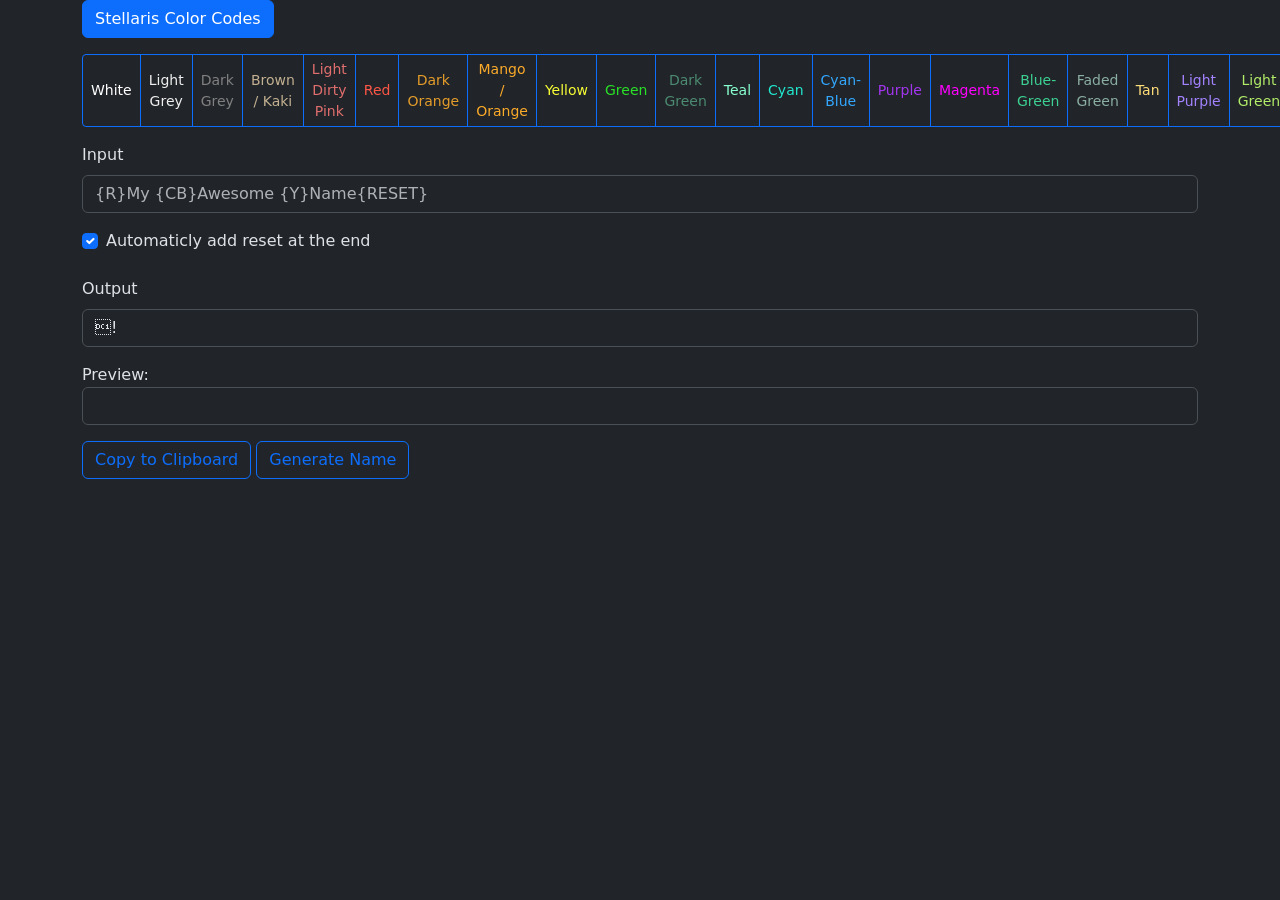
==== index.html @ 9216da46 "Initial commit" ====
<!doctype html>
<html lang="en" data-bs-theme="dark">

<head>
    <meta charset="utf-8">
    <meta name="viewport" content="width=device-width, initial-scale=1">
    <meta name="color-scheme" content="light dark" />
    <link href="https://cdn.jsdelivr.net/npm/bootstrap@5.3.3/dist/css/bootstrap.min.css" rel="stylesheet"
        integrity="sha384-QWTKZyjpPEjISv5WaRU9OFeRpok6YctnYmDr5pNlyT2bRjXh0JMhjY6hW+ALEwIH" crossorigin="anonymous">
    <link href="preview.css" rel="stylesheet">
    <title>Stellaris Color Helper!</title>
</head>

<body>   

    <div class="container">
        <p class="d-inline-flex gap-1">
            <button class="btn btn-primary" type="button" data-bs-toggle="collapse" data-bs-target="#collapseExample"
                aria-expanded="false" aria-controls="collapseExample">
                Stellaris Color Codes
            </button>
        </p>
        <div class="collapse" id="collapseExample">
            <div class="card card-body" id="table-content">
            </div>
            <a href="https://stellaris.paradoxwikis.com/Localisation_modding">Stellaris Color Palette</a>
        </div>
        <form>
            <div class="mb-3">
                <div class="btn-toolbar" role="toolbar">
                    <div role="group" class="btn-group btn-group-sm" id="color-buttons"></div>
                </div>
            </div>
            <div class="mb-3">
                                <label class="form-label" for="input">Input</label>
                <input id="input" type="text" class="form-control" placeholder="{R}My {CB}Awesome {Y}Name{RESET}"></input>
               
            </div>
            <div class="mb-3">
                <div class="form-check">
                    <input checked id="add-reset" type="checkbox" class="form-check-input"></input>
                    <label class="form-label" for="add-reset">Automaticly add reset at the end</label>
                </div>
            </div>
            
            <div class="mb-3">
                <label for="output" class="form-label">Output</label>
                <input id="output" type="text" class="form-control" readonly
                    placeholder="output with color control codes (insert as-is into stellaris)"></input>
                    <small id="length-warning" class="text-capitalize text-warning"></small>
            </div>
            <div class="mb-3">
                <label>Preview:</label>
                <br>
                <div class="preview-box">
                    <span id="preview" class="hide"></span>
                    <span style="font-size: 0;">test</span>
                </div>
                
            </div>
            <button id="copy-to-clipboard" type="button" class="btn btn-outline-primary">Copy to Clipboard</button>
            <button id="generate-name" type="button" class="btn btn-outline-primary">Generate Name</button>
        </form>

        <div id="liveToast" class="toast align-items-center" role="alert" aria-live="assertive" aria-atomic="true">
            <div class="d-flex">
              <div class="toast-body" id="toast-text">                               
              </div>
              <button type="button" class="btn-close me-2 m-auto" data-bs-dismiss="toast" aria-label="Close"></button>
            </div>
          </div>
       
          







    </div>
    <script src="https://cdn.jsdelivr.net/npm/bootstrap@5.3.3/dist/js/bootstrap.bundle.min.js"
        integrity="sha384-YvpcrYf0tY3lHB60NNkmXc5s9fDVZLESaAA55NDzOxhy9GkcIdslK1eN7N6jIeHz"
        crossorigin="anonymous"></script>
    <script src="script.js"></script>
</body>

</html>
---- preview.css ----
.preview-box {
    
display: block;
  user-select: none;
 width: 100%;
  padding: .375rem .75rem;
  font-size: 1rem;
  font-weight: 400;
  line-height: 1.5;
  color: var(--bs-body-color);
  -webkit-appearance: none;
  -moz-appearance: none;
  appearance: none;
  background-color: var(--bs-body-bg);
  background-clip: padding-box;
  border: var(--bs-border-width) solid var(--bs-border-color);
  border-radius: var(--bs-border-radius);
  transition: border-color .15s ease-in-out,box-shadow .15s ease-in-out;
  
}
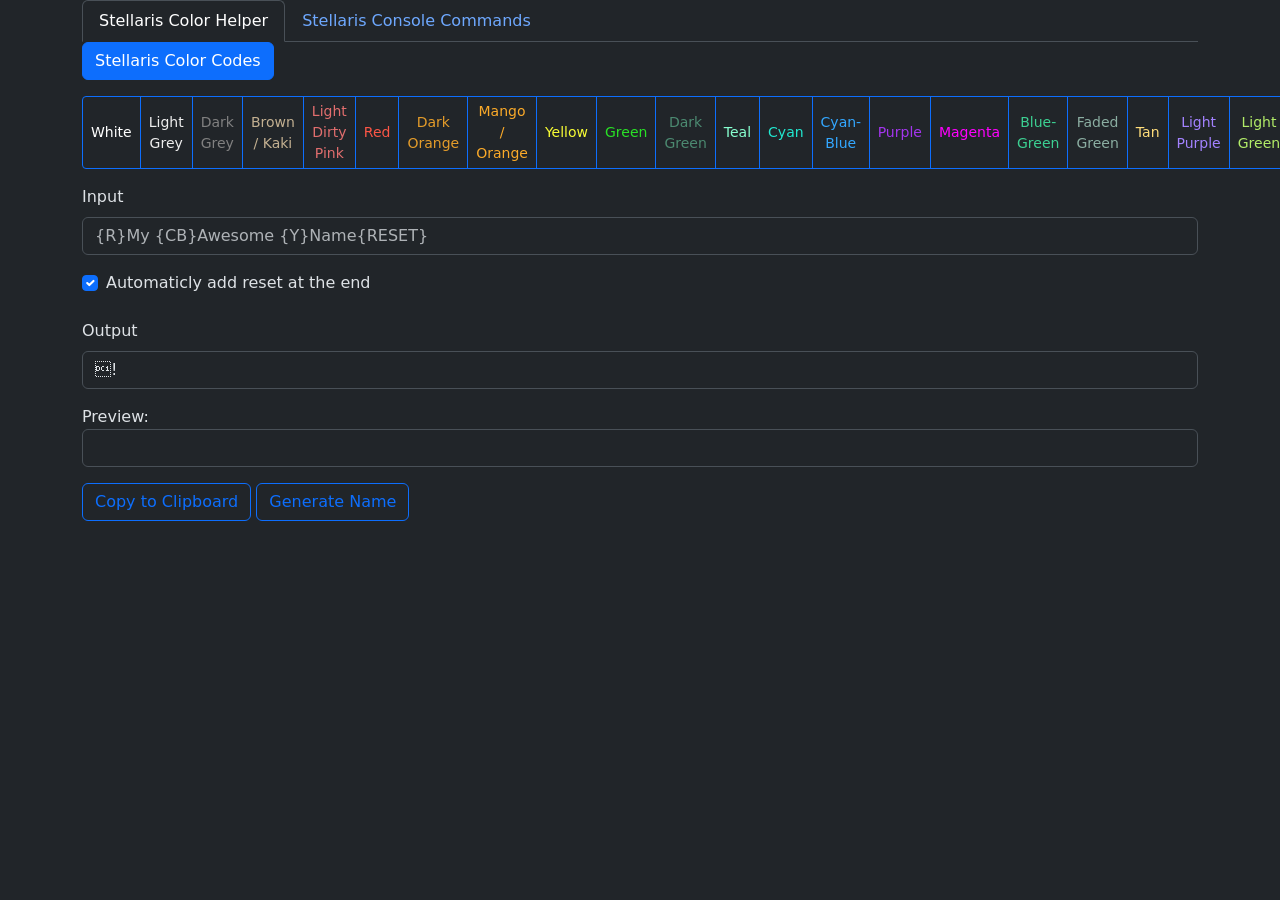
==== commit 672c3f35: "Added tabs, added command list for reference" ====
--- a/index.html
+++ b/index.html
@@ -11,74 +11,151 @@
     <title>Stellaris Color Helper!</title>
 </head>
 
-<body>   
+<body>
+    <div class="container">
+        <ul class="nav nav-tabs" id="myTab" role="tablist">
+            <li class="nav-item" role="presentation">
+                <button class="nav-link active" id="stellaris-color-code-tab" data-bs-toggle="tab"
+                    data-bs-target="#stellaris-color-code" type="button" role="tab" aria-controls="home"
+                    aria-selected="true">Stellaris Color Helper</button>
+            </li>
+            <li class="nav-item" role="presentation">
+                <button class="nav-link" id="stellaris-console-tab" data-bs-toggle="tab"
+                    data-bs-target="#stellaris-console" type="button" role="tab" aria-controls="stellaris-console"
+                    aria-selected="false">Stellaris Console Commands</button>
+            </li>
 
-    <div class="container">
-        <p class="d-inline-flex gap-1">
-            <button class="btn btn-primary" type="button" data-bs-toggle="collapse" data-bs-target="#collapseExample"
-                aria-expanded="false" aria-controls="collapseExample">
-                Stellaris Color Codes
-            </button>
-        </p>
-        <div class="collapse" id="collapseExample">
-            <div class="card card-body" id="table-content">
-            </div>
-            <a href="https://stellaris.paradoxwikis.com/Localisation_modding">Stellaris Color Palette</a>
-        </div>
-        <form>
-            <div class="mb-3">
-                <div class="btn-toolbar" role="toolbar">
-                    <div role="group" class="btn-group btn-group-sm" id="color-buttons"></div>
+        </ul>
+        <div class="tab-content" id="myTabContent">
+            <div class="tab-pane show active" id="stellaris-color-code" role="tabpanel"
+                aria-labelledby="stellaris-color-code-tab">
+                <p class="d-inline-flex gap-1">
+                    <button class="btn btn-primary" type="button" data-bs-toggle="collapse"
+                        data-bs-target="#color-codes-card" aria-expanded="false" aria-controls="color-codes-card">
+                        Stellaris Color Codes
+                    </button>
+                </p>
+                <div class="collapse" id="color-codes-card">
+                    <div class="card card-body" id="table-content">
+                        <a href="https://stellaris.paradoxwikis.com/Localisation_modding">Stellaris Color Palette from
+                            stellaris.paradoxwikis.com</a>
+                    </div>
+
+                </div>
+                <form>
+                    <div class="mb-3">
+                        <div class="btn-toolbar" role="toolbar">
+                            <div role="group" class="btn-group btn-group-sm" id="color-buttons"></div>
+                        </div>
+                    </div>
+                    <div class="mb-3">
+                        <label class="form-label" for="input">Input</label>
+                        <input id="input" type="text" class="form-control"
+                            placeholder="{R}My {CB}Awesome {Y}Name{RESET}"></input>
+
+                    </div>
+                    <div class="mb-3">
+                        <div class="form-check">
+                            <input checked id="add-reset" type="checkbox" class="form-check-input"></input>
+                            <label class="form-label" for="add-reset">Automaticly add reset at the end</label>
+                        </div>
+                    </div>
+
+                    <div class="mb-3">
+                        <label for="output" class="form-label">Output</label>
+                        <input id="output" type="text" class="form-control" readonly
+                            placeholder="output with color control codes (insert as-is into stellaris)"></input>
+                        <small id="length-warning" class=" text-warning"></small>
+                    </div>
+                    <div class="mb-3">
+                        <label>Preview:</label>
+                        <br>
+                        <div class="preview-box">
+                            <span id="preview" class="hide"></span>
+                            <span style="font-size: 0;">test</span>
+                        </div>
+
+                    </div>
+                    <button id="copy-to-clipboard" type="button" class="btn btn-outline-primary">Copy to
+                        Clipboard</button>
+                    <button id="generate-name" type="button" class="btn btn-outline-primary">Generate Name</button>
+                </form>
+
+                <div id="liveToast" class="toast align-items-center" role="alert" aria-live="assertive"
+                    aria-atomic="true">
+                    <div class="d-flex">
+                        <div class="toast-body" id="toast-text">
+                        </div>
+                        <button type="button" class="btn-close me-2 m-auto" data-bs-dismiss="toast"
+                            aria-label="Close"></button>
+                    </div>
                 </div>
             </div>
-            <div class="mb-3">
-                                <label class="form-label" for="input">Input</label>
-                <input id="input" type="text" class="form-control" placeholder="{R}My {CB}Awesome {Y}Name{RESET}"></input>
-               
-            </div>
-            <div class="mb-3">
-                <div class="form-check">
-                    <input checked id="add-reset" type="checkbox" class="form-check-input"></input>
-                    <label class="form-label" for="add-reset">Automaticly add reset at the end</label>
+            <div class="tab-pane" id="stellaris-console" role="tabpanel" aria-labelledby="stellaris-console-tab">
+                <div class="container">
+                    <table class="table">
+                        <thead>
+                            <tr>
+                                <th scope="col">Command</th>
+                                <th scope="col">Arguments</th>
+                                <th scope="col">Description</th>
+                                <th scope="col">Source</th>
+                            </tr>
+                        </thead>
+                        <tbody>
+                            <tr>
+                                <td><code>effect this = { while = { count = N random_owned_pop = { kill_pop = yes } } }</code>
+                                </td>
+                                <td>Replace N with the amount of pops to kill</td>
+                                <td>Kills N random pops on the current planet</td>
+                                <td><a
+                                        href="https://www.reddit.com/r/Stellaris/comments/16za69i/anyway_to_use_commands_to_kill_my_own_pops/">Reddit</a>
+                                </td>
+                            </tr>
+                            <tr>
+                                <td><code>effect remove_megastructure = this</code></td>
+                                <td>None</td>
+                                <td>Deletes selected megastructure</td>
+                                <td>Don't remember</td>
+                            </tr>
+                            <tr>
+                                <td><code>effect this = {remove_planet_flag = FLAG}</code></td>
+                                <td>Replace FLAG with the id of the flag to remove</td>
+                                <td>Clears the flag from the planet</td>
+                                <td>Selfmade</td>
+                            </tr>
+                            <tr>
+                                <td>
+                                    <code>
+                                        effect switch = { trigger = has_global_flag
+                                            gray_goo_crisis_set	= { custom_tooltip = "Gray Tempest"}
+                                            dragon_season		= { custom_tooltip = "L-Drake" }
+                                            gray_goo_empire_set	= { custom_tooltip = "Dessanu Consonance" }
+                                            default				= { custom_tooltip = "Gray" }
+                                        }
+                                    </code>
+                                </td>
+                                <td>None</td>
+                                <td>Displays in console which L-Gate event will appear</td>
+                                <td><a href="https://www.reddit.com/r/Stellaris/comments/15eng60/commands_for_l_gate_tempest/">Reddit</a></td>
+                            </tr>
+                            <tr>
+                                <td><code>effect remove_global_flag = dragon_season remove_global_flag = gray_goo_empire_set set_global_flag = gray_goo_crisis_set</code></td>
+                                <td>None</td>
+                                <td>Sets the L-Gate to Gray Tempest</td>
+                                <td><a href="https://www.reddit.com/r/Stellaris/comments/15eng60/commands_for_l_gate_tempest/">Reddit</a></td>
+                            </tr>
+                        </tbody>
+                    </table>
+                    <a href="https://stellaris.paradoxwikis.com/Effects">See Stellaris Wiki for more</a>
                 </div>
             </div>
-            
-            <div class="mb-3">
-                <label for="output" class="form-label">Output</label>
-                <input id="output" type="text" class="form-control" readonly
-                    placeholder="output with color control codes (insert as-is into stellaris)"></input>
-                    <small id="length-warning" class="text-capitalize text-warning"></small>
-            </div>
-            <div class="mb-3">
-                <label>Preview:</label>
-                <br>
-                <div class="preview-box">
-                    <span id="preview" class="hide"></span>
-                    <span style="font-size: 0;">test</span>
-                </div>
-                
-            </div>
-            <button id="copy-to-clipboard" type="button" class="btn btn-outline-primary">Copy to Clipboard</button>
-            <button id="generate-name" type="button" class="btn btn-outline-primary">Generate Name</button>
-        </form>
 
-        <div id="liveToast" class="toast align-items-center" role="alert" aria-live="assertive" aria-atomic="true">
-            <div class="d-flex">
-              <div class="toast-body" id="toast-text">                               
-              </div>
-              <button type="button" class="btn-close me-2 m-auto" data-bs-dismiss="toast" aria-label="Close"></button>
-            </div>
-          </div>
-       
-          
+        </div>
+
+    </div>
 
 
-
-
-
-
-
-    </div>
     <script src="https://cdn.jsdelivr.net/npm/bootstrap@5.3.3/dist/js/bootstrap.bundle.min.js"
         integrity="sha384-YvpcrYf0tY3lHB60NNkmXc5s9fDVZLESaAA55NDzOxhy9GkcIdslK1eN7N6jIeHz"
         crossorigin="anonymous"></script>
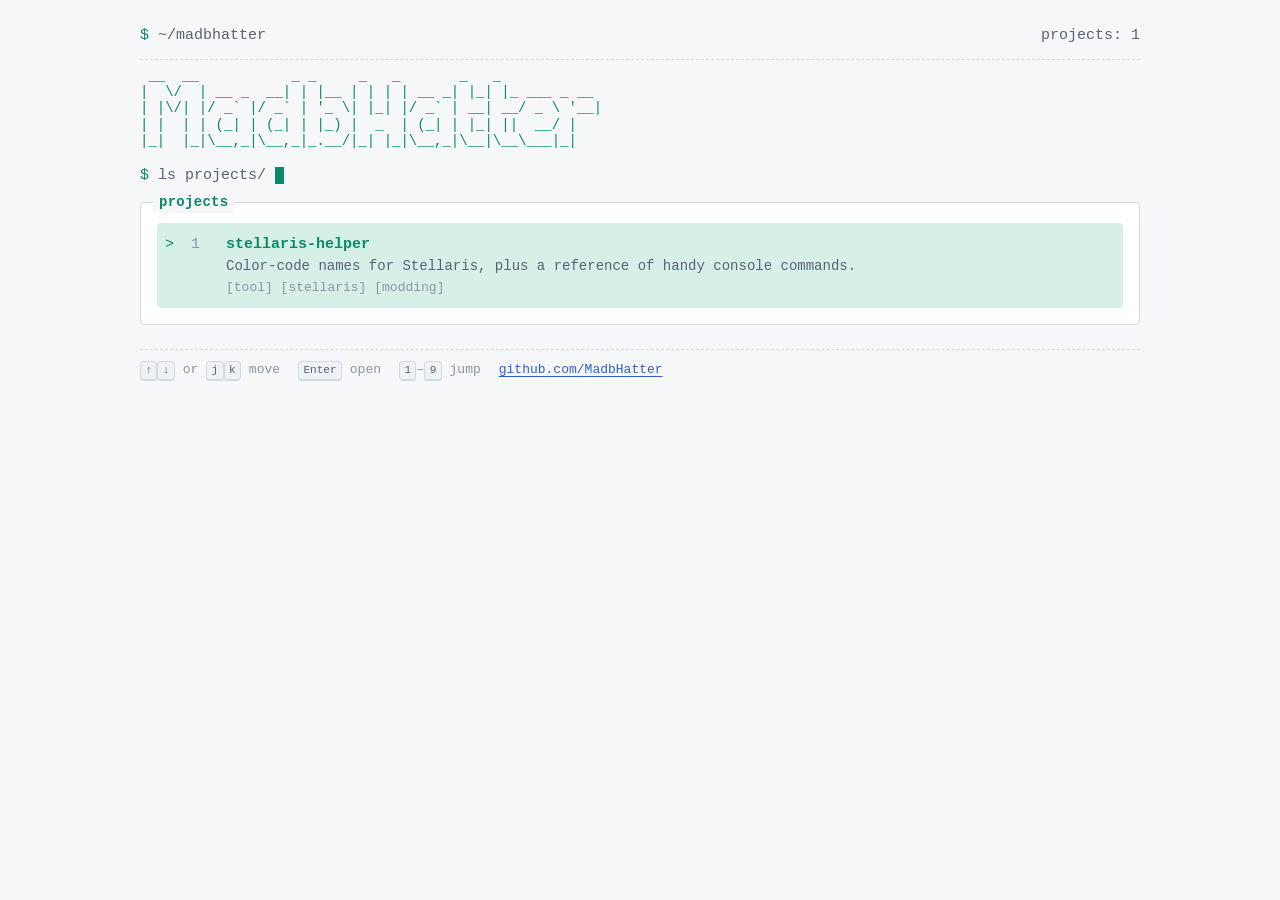
==== commit 735f18f9: "Split site into a TUI-style hub and a Bootstrap-free Stellaris helper The root page now lists projec" ====
--- a/index.html
+++ b/index.html
@@ -1,165 +1,160 @@
 <!doctype html>
-<html lang="en" data-bs-theme="dark">
+<html lang="en">
 
 <head>
     <meta charset="utf-8">
     <meta name="viewport" content="width=device-width, initial-scale=1">
-    <meta name="color-scheme" content="light dark" />
-    <link href="https://cdn.jsdelivr.net/npm/bootstrap@5.3.3/dist/css/bootstrap.min.css" rel="stylesheet"
-        integrity="sha384-QWTKZyjpPEjISv5WaRU9OFeRpok6YctnYmDr5pNlyT2bRjXh0JMhjY6hW+ALEwIH" crossorigin="anonymous">
-    <link href="preview.css" rel="stylesheet">
-    <title>Stellaris Color Helper!</title>
+    <meta name="color-scheme" content="dark light">
+    <meta name="description" content="MadbHatter's projects">
+    <title>MadbHatter</title>
+    <link href="assets/base.css" rel="stylesheet">
+    <style>
+        .banner {
+            margin: 8px 0 4px;
+            color: var(--accent);
+            font-size: clamp(7px, 2.2vw, 14px);
+            line-height: 1.15;
+            white-space: pre;
+            overflow: hidden;
+        }
+
+        .projects {
+            list-style: none;
+            margin: 0;
+            padding: 0;
+        }
+
+        .projects a {
+            display: grid;
+            grid-template-columns: 2ch 3ch minmax(0, 1fr);
+            gap: 0 8px;
+            padding: 10px 8px;
+            border-radius: var(--radius);
+            color: var(--fg);
+            text-decoration: none;
+        }
+
+        .projects a::before {
+            content: " ";
+            color: var(--accent);
+        }
+
+        .projects a:hover,
+        .projects a:focus-visible,
+        .projects a[aria-current="true"] {
+            background: var(--selection);
+            outline: none;
+        }
+
+        .projects a[aria-current="true"]::before {
+            content: ">";
+        }
+
+        .projects .num {
+            color: var(--fg-dim);
+        }
+
+        .projects .name {
+            color: var(--accent);
+            font-weight: 600;
+        }
+
+        .projects .desc {
+            grid-column: 3;
+            color: var(--fg-muted);
+            font-size: 14px;
+        }
+
+        .projects .tags {
+            grid-column: 3;
+            color: var(--fg-dim);
+            font-size: 13px;
+        }
+
+        .cursor {
+            display: inline-block;
+            width: .6em;
+            height: 1.1em;
+            vertical-align: text-bottom;
+            background: var(--accent);
+            animation: blink 1.1s steps(1) infinite;
+        }
+
+        @keyframes blink {
+            50% {
+                opacity: 0;
+            }
+        }
+    </style>
 </head>
 
 <body>
-    <div class="container">
-        <ul class="nav nav-tabs" id="myTab" role="tablist">
-            <li class="nav-item" role="presentation">
-                <button class="nav-link active" id="stellaris-color-code-tab" data-bs-toggle="tab"
-                    data-bs-target="#stellaris-color-code" type="button" role="tab" aria-controls="home"
-                    aria-selected="true">Stellaris Color Helper</button>
-            </li>
-            <li class="nav-item" role="presentation">
-                <button class="nav-link" id="stellaris-console-tab" data-bs-toggle="tab"
-                    data-bs-target="#stellaris-console" type="button" role="tab" aria-controls="stellaris-console"
-                    aria-selected="false">Stellaris Console Commands</button>
-            </li>
+    <main class="shell">
+        <header class="topbar">
+            <span class="crumbs prompt">~/madbhatter</span>
+            <span>projects: <span id="count">1</span></span>
+        </header>
 
-        </ul>
-        <div class="tab-content" id="myTabContent">
-            <div class="tab-pane show active" id="stellaris-color-code" role="tabpanel"
-                aria-labelledby="stellaris-color-code-tab">
-                <p class="d-inline-flex gap-1">
-                    <button class="btn btn-primary" type="button" data-bs-toggle="collapse"
-                        data-bs-target="#color-codes-card" aria-expanded="false" aria-controls="color-codes-card">
-                        Stellaris Color Codes
-                    </button>
-                </p>
-                <div class="collapse" id="color-codes-card">
-                    <div class="card card-body" id="table-content">
-                        <a href="https://stellaris.paradoxwikis.com/Localisation_modding">Stellaris Color Palette from
-                            stellaris.paradoxwikis.com</a>
-                    </div>
+        <pre class="banner" aria-label="MadbHatter">
+ __  __           _ _     _   _       _   _
+|  \/  | __ _  __| | |__ | | | | __ _| |_| |_ ___ _ __
+| |\/| |/ _` |/ _` | '_ \| |_| |/ _` | __| __/ _ \ '__|
+| |  | | (_| | (_| | |_) |  _  | (_| | |_| ||  __/ |
+|_|  |_|\__,_|\__,_|_.__/|_| |_|\__,_|\__|\__\___|_|</pre>
+        <p class="muted"><span class="prompt">ls projects/</span> <span class="cursor" aria-hidden="true"></span></p>
 
-                </div>
-                <form>
-                    <div class="mb-3">
-                        <div class="btn-toolbar" role="toolbar">
-                            <div role="group" class="btn-group btn-group-sm" id="color-buttons"></div>
-                        </div>
-                    </div>
-                    <div class="mb-3">
-                        <label class="form-label" for="input">Input</label>
-                        <input id="input" type="text" class="form-control"
-                            placeholder="{R}My {CB}Awesome {Y}Name{RESET}"></input>
+        <section class="pane">
+            <h1 class="pane-title">projects</h1>
+            <!-- Add a new project by copying one <li> below. -->
+            <ul class="projects" id="projects">
+                <li>
+                    <a href="stellaris/">
+                        <span class="num">1</span>
+                        <span class="name">stellaris-helper</span>
+                        <span class="desc">Color-code names for Stellaris, plus a reference of handy console commands.</span>
+                        <span class="tags">[tool] [stellaris] [modding]</span>
+                    </a>
+                </li>
+            </ul>
+        </section>
 
-                    </div>
-                    <div class="mb-3">
-                        <div class="form-check">
-                            <input checked id="add-reset" type="checkbox" class="form-check-input"></input>
-                            <label class="form-label" for="add-reset">Automaticly add reset at the end</label>
-                        </div>
-                    </div>
+        <footer class="statusbar">
+            <span><kbd>↑</kbd><kbd>↓</kbd> or <kbd>j</kbd><kbd>k</kbd> move</span>
+            <span><kbd>Enter</kbd> open</span>
+            <span><kbd>1</kbd>–<kbd>9</kbd> jump</span>
+            <span><a href="https://github.com/MadbHatter">github.com/MadbHatter</a></span>
+        </footer>
+    </main>
 
-                    <div class="mb-3">
-                        <label for="output" class="form-label">Output</label>
-                        <input id="output" type="text" class="form-control" readonly
-                            placeholder="output with color control codes (insert as-is into stellaris)"></input>
-                        <small id="length-warning" class=" text-warning"></small>
-                    </div>
-                    <div class="mb-3">
-                        <label>Preview:</label>
-                        <br>
-                        <div class="preview-box">
-                            <span id="preview" class="hide"></span>
-                            <span style="font-size: 0;">test</span>
-                        </div>
+    <script>
+        // Keyboard navigation for the project list.
+        const links = [...document.querySelectorAll("#projects a")];
+        document.getElementById("count").textContent = links.length;
+        let selected = 0;
 
-                    </div>
-                    <button id="copy-to-clipboard" type="button" class="btn btn-outline-primary">Copy to
-                        Clipboard</button>
-                    <button id="generate-name" type="button" class="btn btn-outline-primary">Generate Name</button>
-                </form>
+        function select(i) {
+            selected = (i + links.length) % links.length;
+            links.forEach((a, n) => a.setAttribute("aria-current", n === selected ? "true" : "false"));
+            links[selected].focus();
+        }
 
-                <div id="liveToast" class="toast align-items-center" role="alert" aria-live="assertive"
-                    aria-atomic="true">
-                    <div class="d-flex">
-                        <div class="toast-body" id="toast-text">
-                        </div>
-                        <button type="button" class="btn-close me-2 m-auto" data-bs-dismiss="toast"
-                            aria-label="Close"></button>
-                    </div>
-                </div>
-            </div>
-            <div class="tab-pane" id="stellaris-console" role="tabpanel" aria-labelledby="stellaris-console-tab">
-                <div class="container">
-                    <table class="table">
-                        <thead>
-                            <tr>
-                                <th scope="col">Command</th>
-                                <th scope="col">Arguments</th>
-                                <th scope="col">Description</th>
-                                <th scope="col">Source</th>
-                            </tr>
-                        </thead>
-                        <tbody>
-                            <tr>
-                                <td><code>effect this = { while = { count = N random_owned_pop = { kill_pop = yes } } }</code>
-                                </td>
-                                <td>Replace N with the amount of pops to kill</td>
-                                <td>Kills N random pops on the current planet</td>
-                                <td><a
-                                        href="https://www.reddit.com/r/Stellaris/comments/16za69i/anyway_to_use_commands_to_kill_my_own_pops/">Reddit</a>
-                                </td>
-                            </tr>
-                            <tr>
-                                <td><code>effect remove_megastructure = this</code></td>
-                                <td>None</td>
-                                <td>Deletes selected megastructure</td>
-                                <td>Don't remember</td>
-                            </tr>
-                            <tr>
-                                <td><code>effect this = {remove_planet_flag = FLAG}</code></td>
-                                <td>Replace FLAG with the id of the flag to remove</td>
-                                <td>Clears the flag from the planet</td>
-                                <td>Selfmade</td>
-                            </tr>
-                            <tr>
-                                <td>
-                                    <code>
-                                        effect switch = { trigger = has_global_flag
-                                            gray_goo_crisis_set	= { custom_tooltip = "Gray Tempest"}
-                                            dragon_season		= { custom_tooltip = "L-Drake" }
-                                            gray_goo_empire_set	= { custom_tooltip = "Dessanu Consonance" }
-                                            default				= { custom_tooltip = "Gray" }
-                                        }
-                                    </code>
-                                </td>
-                                <td>None</td>
-                                <td>Displays in console which L-Gate event will appear</td>
-                                <td><a href="https://www.reddit.com/r/Stellaris/comments/15eng60/commands_for_l_gate_tempest/">Reddit</a></td>
-                            </tr>
-                            <tr>
-                                <td><code>effect remove_global_flag = dragon_season remove_global_flag = gray_goo_empire_set set_global_flag = gray_goo_crisis_set</code></td>
-                                <td>None</td>
-                                <td>Sets the L-Gate to Gray Tempest</td>
-                                <td><a href="https://www.reddit.com/r/Stellaris/comments/15eng60/commands_for_l_gate_tempest/">Reddit</a></td>
-                            </tr>
-                        </tbody>
-                    </table>
-                    <a href="https://stellaris.paradoxwikis.com/Effects">See Stellaris Wiki for more</a>
-                </div>
-            </div>
+        links.forEach((a, n) => {
+            a.addEventListener("mouseenter", () => {
+                selected = n;
+                links.forEach((b, m) => b.setAttribute("aria-current", m === n ? "true" : "false"));
+            });
+            a.addEventListener("focus", () => { selected = n; });
+        });
+        if (links.length) links[0].setAttribute("aria-current", "true");
 
-        </div>
-
-    </div>
-
-
-    <script src="https://cdn.jsdelivr.net/npm/bootstrap@5.3.3/dist/js/bootstrap.bundle.min.js"
-        integrity="sha384-YvpcrYf0tY3lHB60NNkmXc5s9fDVZLESaAA55NDzOxhy9GkcIdslK1eN7N6jIeHz"
-        crossorigin="anonymous"></script>
-    <script src="script.js"></script>
+        document.addEventListener("keydown", (e) => {
+            if (e.ctrlKey || e.metaKey || e.altKey || !links.length) return;
+            if (e.key === "ArrowDown" || e.key === "j") { e.preventDefault(); select(selected + 1); }
+            else if (e.key === "ArrowUp" || e.key === "k") { e.preventDefault(); select(selected - 1); }
+            else if (e.key === "Enter" && document.activeElement === document.body) links[selected].click();
+            else if (/^[1-9]$/.test(e.key) && links[+e.key - 1]) links[+e.key - 1].click();
+        });
+    </script>
 </body>
 
-</html>+</html>
--- a/assets/base.css
+++ b/assets/base.css
@@ -0,0 +1,245 @@
+/* Shared TUI-style theme. No external fonts or libraries. */
+
+:root {
+    color-scheme: dark;
+    --bg: #0d1117;
+    --bg-panel: #11161e;
+    --bg-raised: #1a212c;
+    --fg: #d7dde5;
+    --fg-muted: #8b96a5;
+    --fg-dim: #5c6675;
+    --border: #2a3340;
+    --accent: #5fd7af;
+    --accent-2: #87afff;
+    --warn: #ffd75f;
+    --danger: #ff6b6b;
+    --selection: #1f3a33;
+    --mono: ui-monospace, "Cascadia Code", "JetBrains Mono", "SF Mono", Menlo, Consolas, "Liberation Mono", monospace;
+    --radius: 4px;
+}
+
+@media (prefers-color-scheme: light) {
+    :root:not([data-theme="dark"]) {
+        color-scheme: light;
+        --bg: #f6f7f9;
+        --bg-panel: #ffffff;
+        --bg-raised: #eef1f5;
+        --fg: #1d2430;
+        --fg-muted: #576273;
+        --fg-dim: #8a94a3;
+        --border: #d3d9e1;
+        --accent: #0a8a68;
+        --accent-2: #2f5fd0;
+        --warn: #9a6a00;
+        --danger: #c62828;
+        --selection: #d6f0e8;
+    }
+}
+
+:root[data-theme="light"] {
+    color-scheme: light;
+    --bg: #f6f7f9;
+    --bg-panel: #ffffff;
+    --bg-raised: #eef1f5;
+    --fg: #1d2430;
+    --fg-muted: #576273;
+    --fg-dim: #8a94a3;
+    --border: #d3d9e1;
+    --accent: #0a8a68;
+    --accent-2: #2f5fd0;
+    --warn: #9a6a00;
+    --danger: #c62828;
+    --selection: #d6f0e8;
+}
+
+*,
+*::before,
+*::after {
+    box-sizing: border-box;
+}
+
+html {
+    -webkit-text-size-adjust: 100%;
+}
+
+body {
+    margin: 0;
+    min-height: 100vh;
+    background: var(--bg);
+    color: var(--fg);
+    font-family: var(--mono);
+    font-size: 15px;
+    line-height: 1.55;
+}
+
+a {
+    color: var(--accent-2);
+    text-underline-offset: 3px;
+}
+
+a:hover {
+    color: var(--accent);
+}
+
+:focus-visible {
+    outline: 2px solid var(--accent);
+    outline-offset: 2px;
+}
+
+code,
+kbd,
+pre {
+    font-family: var(--mono);
+}
+
+kbd {
+    display: inline-block;
+    padding: 0 .4em;
+    border: 1px solid var(--border);
+    border-bottom-width: 2px;
+    border-radius: var(--radius);
+    background: var(--bg-raised);
+    font-size: .85em;
+    color: var(--fg-muted);
+}
+
+.shell {
+    width: min(100% - 32px, 1000px);
+    margin: 0 auto;
+    padding: 24px 0 48px;
+}
+
+/* A box with a title sitting in its top border, like a TUI pane. */
+.pane {
+    position: relative;
+    border: 1px solid var(--border);
+    border-radius: var(--radius);
+    background: var(--bg-panel);
+    padding: 20px 16px 16px;
+    margin-top: 14px;
+}
+
+.pane > .pane-title {
+    position: absolute;
+    top: -0.8em;
+    left: 12px;
+    margin: 0;
+    padding: 0 6px;
+    background: var(--bg);
+    color: var(--accent);
+    font-size: 14px;
+    font-weight: 600;
+    letter-spacing: .02em;
+}
+
+.topbar {
+    display: flex;
+    align-items: center;
+    gap: 12px;
+    flex-wrap: wrap;
+    padding-bottom: 12px;
+    margin-bottom: 8px;
+    border-bottom: 1px dashed var(--border);
+    color: var(--fg-muted);
+}
+
+.topbar .crumbs {
+    flex: 1;
+    min-width: 0;
+}
+
+.topbar .crumbs a {
+    color: var(--accent);
+    text-decoration: none;
+}
+
+.topbar .crumbs a:hover {
+    text-decoration: underline;
+}
+
+.prompt::before {
+    content: "$ ";
+    color: var(--accent);
+}
+
+.btn {
+    display: inline-flex;
+    align-items: center;
+    gap: 6px;
+    padding: 6px 12px;
+    border: 1px solid var(--border);
+    border-radius: var(--radius);
+    background: var(--bg-raised);
+    color: var(--fg);
+    font: inherit;
+    font-size: 14px;
+    cursor: pointer;
+    transition: border-color .12s, color .12s, background .12s;
+}
+
+.btn:hover {
+    border-color: var(--accent);
+    color: var(--accent);
+}
+
+.btn.primary {
+    border-color: var(--accent);
+    color: var(--accent);
+}
+
+.btn.primary:hover {
+    background: var(--selection);
+}
+
+.btn.small {
+    padding: 2px 8px;
+    font-size: 13px;
+}
+
+.muted {
+    color: var(--fg-muted);
+}
+
+.statusbar {
+    display: flex;
+    flex-wrap: wrap;
+    gap: 6px 18px;
+    margin-top: 24px;
+    padding-top: 10px;
+    border-top: 1px dashed var(--border);
+    color: var(--fg-dim);
+    font-size: 13px;
+}
+
+.toast {
+    position: fixed;
+    right: 16px;
+    bottom: 16px;
+    max-width: calc(100% - 32px);
+    padding: 8px 14px;
+    border: 1px solid var(--accent);
+    border-radius: var(--radius);
+    background: var(--bg-raised);
+    color: var(--fg);
+    box-shadow: 0 6px 24px rgb(0 0 0 / .35);
+    opacity: 0;
+    transform: translateY(8px);
+    pointer-events: none;
+    transition: opacity .18s, transform .18s;
+}
+
+.toast.show {
+    opacity: 1;
+    transform: none;
+}
+
+.toast.error {
+    border-color: var(--danger);
+}
+
+@media (prefers-reduced-motion: reduce) {
+    * {
+        transition: none !important;
+        animation: none !important;
+    }
+}
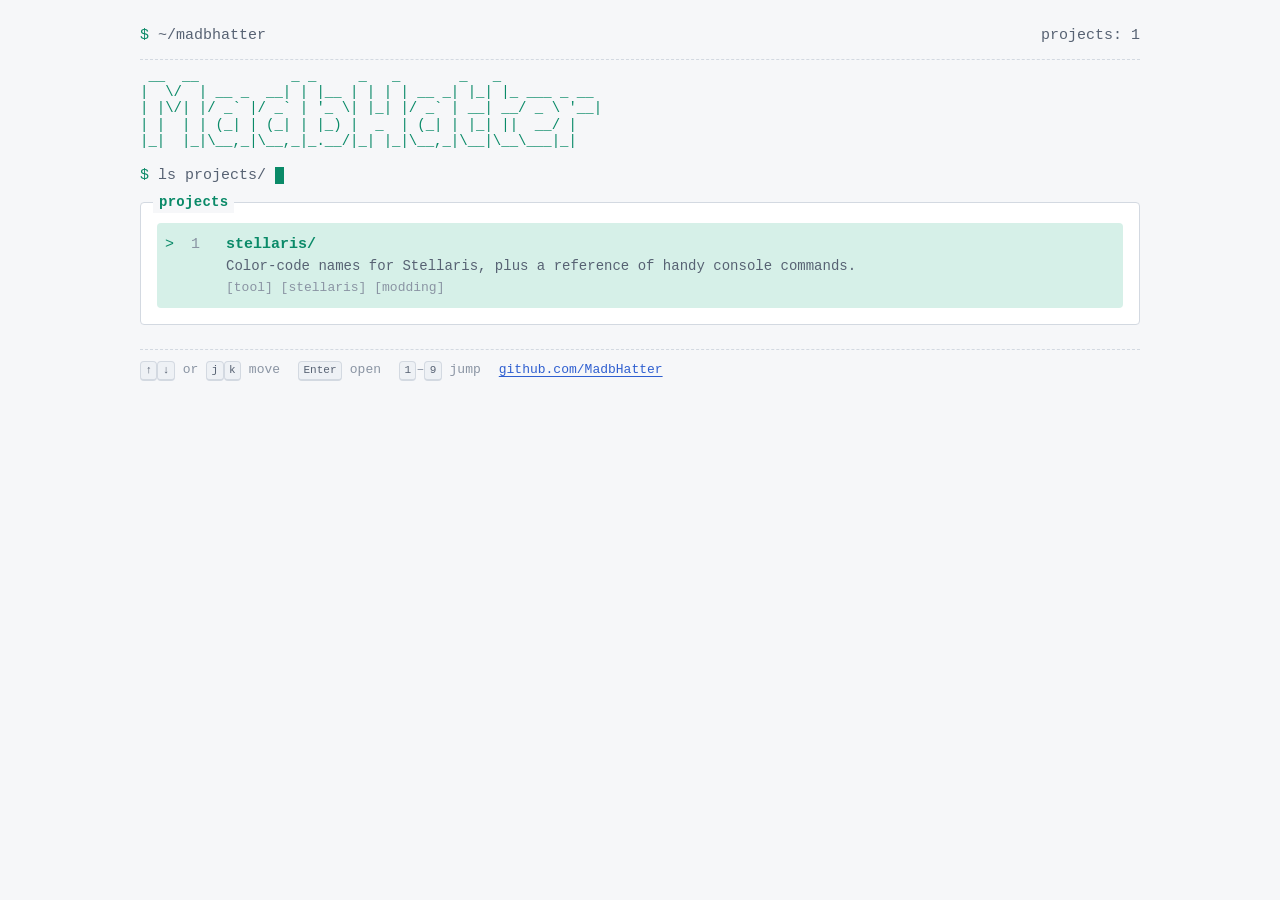
==== commit 0bbd4d16: "Match the Stellaris breadcrumb and menu entry to its /stellaris/ URL Co-Authored-By: Claude Opus 5.5" ====
--- a/index.html
+++ b/index.html
@@ -110,7 +110,7 @@
                 <li>
                     <a href="stellaris/">
                         <span class="num">1</span>
-                        <span class="name">stellaris-helper</span>
+                        <span class="name">stellaris/</span>
                         <span class="desc">Color-code names for Stellaris, plus a reference of handy console commands.</span>
                         <span class="tags">[tool] [stellaris] [modding]</span>
                     </a>
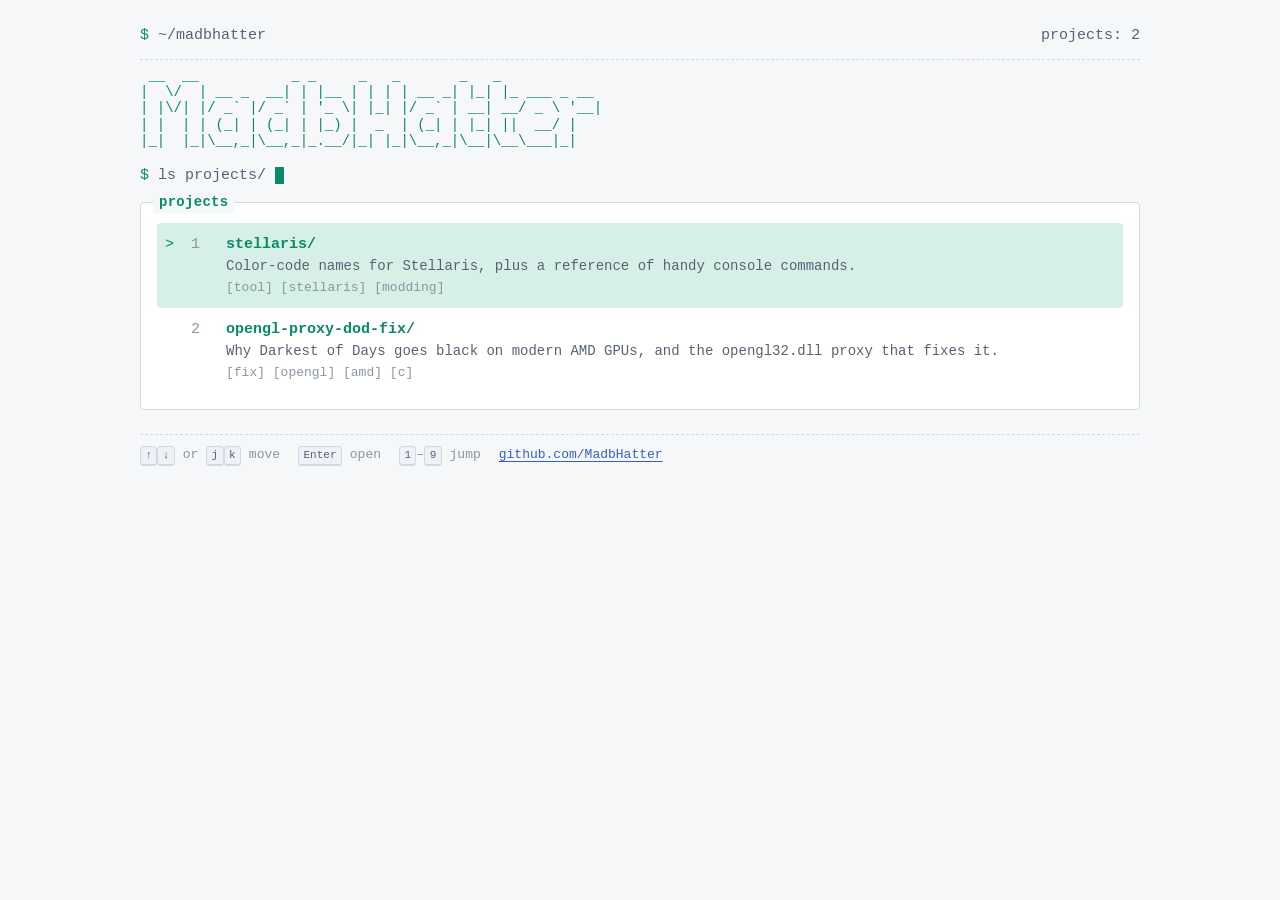
==== commit e37a9acd: "Add the Darkest of Days AMD fix as a second project A new page at /opengl-proxy-dod-fix/ explains wh" ====
--- a/index.html
+++ b/index.html
@@ -7,6 +7,7 @@
     <meta name="color-scheme" content="dark light">
     <meta name="description" content="MadbHatter's projects">
     <title>MadbHatter</title>
+    <script src="assets/crumbs.js" defer></script>
     <link href="assets/base.css" rel="stylesheet">
     <style>
         .banner {
@@ -92,7 +93,7 @@
     <main class="shell">
         <header class="topbar">
             <span class="crumbs prompt">~/madbhatter</span>
-            <span>projects: <span id="count">1</span></span>
+            <span>projects: <span id="count">2</span></span>
         </header>
 
         <pre class="banner" aria-label="MadbHatter">
@@ -110,9 +111,17 @@
                 <li>
                     <a href="stellaris/">
                         <span class="num">1</span>
-                        <span class="name">stellaris/</span>
+                        <span class="name" data-auto-name>stellaris/</span>
                         <span class="desc">Color-code names for Stellaris, plus a reference of handy console commands.</span>
                         <span class="tags">[tool] [stellaris] [modding]</span>
+                    </a>
+                </li>
+                <li>
+                    <a href="opengl-proxy-dod-fix/">
+                        <span class="num">2</span>
+                        <span class="name" data-auto-name>opengl-proxy-dod-fix/</span>
+                        <span class="desc">Why Darkest of Days goes black on modern AMD GPUs, and the opengl32.dll proxy that fixes it.</span>
+                        <span class="tags">[fix] [opengl] [amd] [c]</span>
                     </a>
                 </li>
             </ul>
